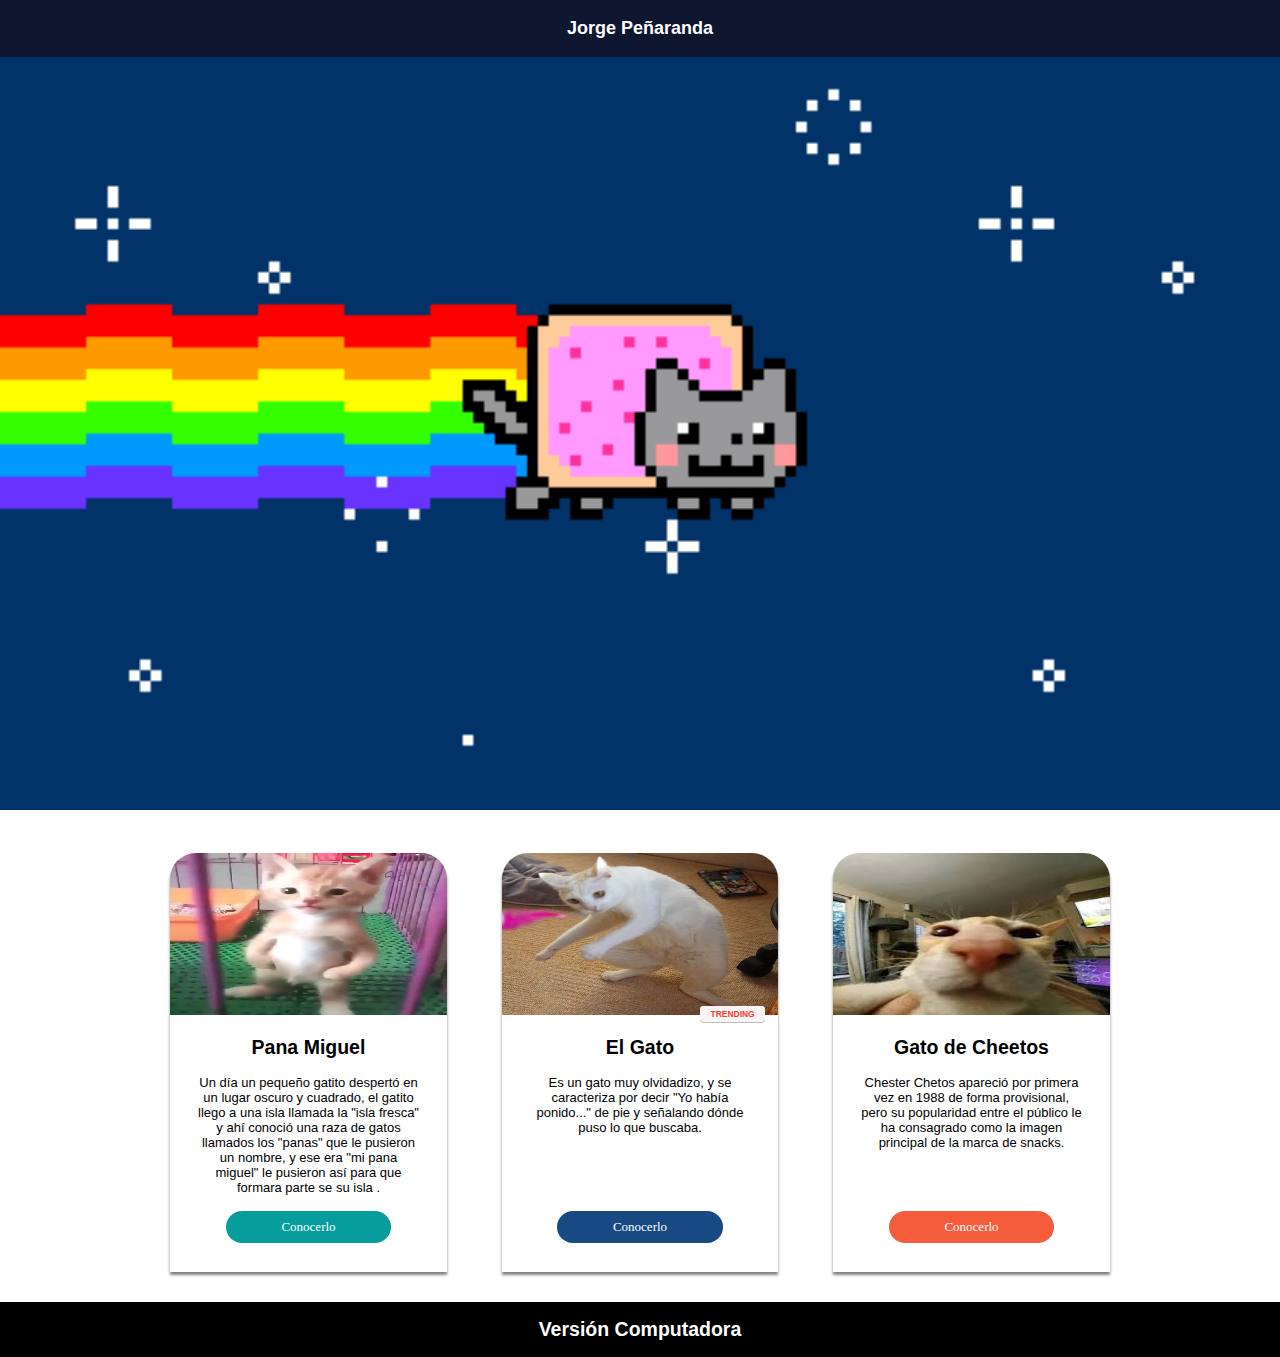
==== index.html @ 5af3e87f "trabajo" ====
<!DOCTYPE html>
<html lang="en">
  <head>
    <meta charset="UTF-8" />
    <meta name="viewport" content="width=device-width, initial-scale=1.0" />
    <link rel="icon" href="img/ico.png" />
    <link rel="stylesheet" href="css/estilo.css" />
    <link rel="stylesheet" href="css/titulo.css" />
    <link rel="stylesheet" href="css/fondo.css" />
    <link rel="stylesheet" href="css/Tarjetas.css" />
    <link rel="stylesheet" href="css/footer.css" />
    <link rel="stylesheet" href="css/menu.css" />
    <title>Wiki</title>
  </head>
  <body>
    <header>
      <div class="titulo">
        <a href="name.html" target="_blank">Jorge Peñaranda</a>
      </div>
      <div class="barra-menu" id="menu">
        <div class="barra-menu__logo">
          <img src="img/logo.gif" alt="icono" />
        </div>
        <div class="barra-menu__opciones">
          <li>
            <ul>
              <a href="index.html">Gatos</a>
            </ul>
            <ul>
              <a href="personas.html">Personas</a>
            </ul>
          </li>
        </div>
      </div>
    </header>
    <div class="fondo">
      <img src="img/NyanCat.gif" alt="Nyan-Cat" id="gif" />
    </div>
    <div class="Contenedor">
      <div class="Seccion">
        <div class="Contenedor__Tarjetas">
          <img
            class="Contenedor__Tarjetas-Imagen"
            src="img/Gato-1.jpg"
            alt="Imagen"
          />
          <h2>Pana Miguel</h2>
          <p class="Contenedor__Tarjetas-texto">
            Un día un pequeño gatito despertó en un lugar oscuro y cuadrado, el
            gatito llego a una isla llamada la "isla fresca" y ahí conoció una
            raza de gatos llamados los "panas" que le pusieron un nombre, y ese
            era "mi pana miguel" le pusieron así para que formara parte se su
            isla .
          </p>
          <div class="Contenedor__Tarjetas-boton-1">
            <a
              href="https://www.youtube.com/watch?v=mD9u0S03_-Y"
              target="_blank"
              >Conocerlo</a
            >
          </div>
        </div>
        <div class="Contenedor__Tarjetas">
          <img
            class="Contenedor__Tarjetas-Imagen"
            src="img/Gato-2.jpg"
            alt="Imagen"
          />
          <div class="Contenedor__Tarjetas-Trending">
            <p>TRENDING</p>
          </div>
          <h2>El Gato</h2>
          <p class="Contenedor__Tarjetas-texto">
            Es un gato muy olvidadizo, y se caracteriza por decir "Yo había
            ponido..." de pie y señalando dónde puso lo que buscaba.
          </p>
          <div class="Contenedor__Tarjetas-boton-2">
            <a
              href="https://www.youtube.com/watch?v=S0NZQQ0T3NU&list=LLDd8ZnGRq57wdIyf3pvT4YQ&index=915"
              target="_blank"
              >Conocerlo</a
            >
          </div>
        </div>
        <div class="Contenedor__Tarjetas">
          <img
            class="Contenedor__Tarjetas-Imagen"
            src="img/Gato-3.jpg"
            alt="Imagen"
          />
          <h2>Gato de Cheetos</h2>
          <p class="Contenedor__Tarjetas-texto">
            Chester Chetos apareció por primera vez en 1988 de forma
            provisional, pero su popularidad entre el público le ha consagrado
            como la imagen principal de la marca de snacks.
          </p>
          <div class="Contenedor__Tarjetas-boton-3">
            <a
              href="https://www.youtube.com/user/CheetosChannel"
              target="_blank"
              >Conocerlo</a
            >
          </div>
        </div>
      </div>
    </div>
    <footer>
      <div class="dispositivo">
        <div class="poket">
          <h2>Versión Poket</h2>
        </div>
        <div class="mobile">
          <h2>Versión Celular</h2>
        </div>
        <div class="tablet">
          <h2>Versión Tablet</h2>
        </div>
        <div class="pc">
          <h2>Versión Computadora</h2>
        </div>
        <div class="tv">
          <h2>Versión TV</h2>
        </div>
      </div>
    </footer>
  </body>
  <script>
    var menu = document.getElementById("menu");
    var gif = document.getElementById("gif");
    var altura = gif.offsetTop;

    window.addEventListener("scroll", function () {
      if (window.pageYOffset > altura) {
        menu.classList.add("view");
      } else {
        menu.classList.remove("view");
      }
    });
  </script>
</html>
---- css/estilo.css ----
a {
  text-decoration: none;
  color: rgb(105, 44, 44);
}
* {
  font-family: "Texto";
}
header {
  background-color: rgb(15, 22, 47);
  font-size: 10px;
}
body {
  background-image: url();
  margin: 0;
}
#name{
  text-align: center;
}
#name img{
  width: 50%;
}
.logo{
  text-align: center;
}
.logo img{
  text-align: center;
  width: 7em;
}
.titulo {
  text-align: center;
  padding: 1.2em;
}
.titulo a{
  color: white;
  font-weight: bold;
  font-size: 1.2em;
  font-family: 'Francois One', sans-serif;
  margin: 0;
}
---- css/titulo.css ----
.header h2 {
  font-family: "Segoe UI", Tahoma, Geneva, Verdana, sans-serif;
  font-weight: normal;
  font-size: 1em;
}
.dispositivo {
  text-align: center;
}
.poket {
  display: none;
}
.mobile {
  display: inline-block;
}
.tablet {
  display: none;
}
.pc {
  display: none;
}
.tv {
  display: none;
}
@media (max-width: 295px) {
  header {
    font-size: 7px;
  }
  header h2 {
    font-size: 1.25em;
  }
}
@media (min-width: 768px) {
  header {
    font-size: 12px;
  }
}
@media (min-width: 1024px) {
  header {
    font-size: 15px;
  }
}
@media (min-width: 2048px) {
  header {
    font-size: 27px;
  }
}
@media (min-width: 3840px) {
  header {
    font-size: 50px;
  }
}
---- css/fondo.css ----
.fondo img {
  width: 100%;
}
---- css/Tarjetas.css ----
html {
    font-size: 15px;
}
.Contenedor {
    justify-content: center;
    text-align: center;
    background-color: white;
    padding-top: 3em;
    padding-bottom: 10px;
    font-family: Texto;
}
.Contenedor__Tarjetas {
    height: 32.25em;
    width: 21.25em;
    box-shadow: 0px 3px 3px gray;
    border-top-left-radius: 2em;
    border-top-right-radius: 2em;
    margin: 0 auto;
    margin-bottom: 1.5em;
}
.Contenedor__Tarjetas-Imagen {
    height: 12.5em;
    width: 100%;
    border-top-left-radius: 2em;
    border-top-right-radius: 2em;
    margin: 0 auto;
}
.Contenedor__Tarjetas-Trending {
    background-color: rgb(250, 244, 244);
    float: right;
    z-index: 100;
    box-shadow: 0px 0.5px 0.5px gray;
    border-radius: 0.25em;
    display: flex;
    position: relative;
    width: 5em;
    height: 1.2em;
    margin-right: 1em;
    margin-top: -1em;
}
.Contenedor__Tarjetas-Trending p {
    font-size: 0.65em;
    font-weight: 700;
    color: rgb(251, 56, 56);
    font-family: 'Montserrat', sans-serif;
    justify-content: center;
    margin: auto;
    display: flex;
}
.Contenedor__Tarjetas h2 {
    font-size: 1.5em;
    font-family: 'Montserrat', sans-serif;
    font-weight: bold;
    overflow: hidden;
}
.Contenedor__Tarjetas-texto {
    display: flex;
    font-size: 1em;
    font-family: 'Montserrat', sans-serif;
    font-weight: 400;
    text-align: center;
    height: 20%;
    width: 80%;
    margin: 0 auto;
    margin-bottom: 4em;
}
.Contenedor__Tarjetas-boton-1 {
    width: 60%;
    height: 2.5em;
    border-radius: 3em;
    margin: 0 auto;
    display: flex;
    justify-content: center;
    align-items: center;
}
.Contenedor__Tarjetas-boton-2 {
    width: 60%;
    height: 2.5em;
    border-radius: 3em;
    margin: 0 auto;
    display: flex;
    justify-content: center;
    align-items: center;
}
.Contenedor__Tarjetas-boton-3 {
    width: 60%;
    height: 2.5em;
    border-radius: 3em;
    margin: 0 auto;
    display: flex;
    justify-content: center;
    align-items: center;
}
.Contenedor__Tarjetas a {
    width: 60%;
    height: 2.5em;
    border-radius: 3em;
    margin: 0 auto;
    display: flex;
    justify-content: center;
    align-items: center;
    width: 100%;
    font-size: 1em;
    color: white;
    text-decoration: none;
}
.Contenedor__Tarjetas-boton-1 {
    background-color: #079D9C;
}
.Contenedor__Tarjetas-boton-2 {
    background-color: #184983;
}
.Contenedor__Tarjetas-boton-3 {
    background-color: #F45C3B;
}
.Contenedor__Tarjetas-boton-1:hover {
    background-color: #4ad8d8;
}
.Contenedor__Tarjetas-boton-2:hover {
    background-color: #628bbe;
}
.Contenedor__Tarjetas-boton-3:hover {
    background-color: #f68971;
}
@media (max-width: 295px) {
    html {
           font-size: 9px;
    }
    .poket {
        display: inline-block;
    }
    .mobile {
        display: none;
    }
    }
@media (min-width: 768px) {
    html {
        font-size: 14px;
    }
    .Contenedor {
        display: flex;
        text-align: center;
    }
    .Contenedor__Tarjetas {
        margin-left: 20px;
        margin-right: 20px;
        display: inline-block;
    }
    .mobile {
        display: none;
    }
    .tablet {
        display: inline-block;
    }
    .pc {
        display: none;
    }
}
@media (min-width: 1024px) {
 html {
    font-size: 13px;
}
.Contenedor {
    display: flex;
    text-align: center;
}
.Contenedor__Tarjetas {
    margin-left: 2em;
    margin-right: 2em;
    display: inline-block;
}
.mobile {
    display: none;
}
.tablet {
    display: none;
}
.pc {
    display: inline-block;
}
}
@media (min-width: 1800px) {
    html {
       font-size: 20px;
   }
   .Contenedor {
       display: flex;
       text-align: center;
   }
   .Contenedor__Tarjetas {
       margin-left: 2em;
       margin-right: 2em;
       display: inline-block;
   }
   .mobile {
       display: none;
   }
   .tablet {
       display: none;
   }
   .pc {
       display: inline-block;
   }
   }
   @media (min-width: 2048px) {
    html {
       font-size: 25px;
   }
   .Contenedor {
       display: flex;
       text-align: center;
   }
   .Contenedor__Tarjetas {
       margin-left: 2em;
       margin-right: 2em;
       display: inline-block;
   }
   .mobile {
       display: none;
   }
   .tablet {
       display: none;
   }
   .pc {
       display: inline-block;
   }
   }
   @media (min-width: 2200px) {
    html {
       font-size: 27px;
   }
   .Contenedor {
       display: flex;
       text-align: center;
   }
   .Contenedor__Tarjetas {
       margin-left: 2em;
       margin-right: 2em;
       display: inline-block;
   }
   .mobile {
       display: none;
   }
   .tablet {
       display: none;
   }
   .pc {
       display: inline-block;
   }
   }
@media (min-width: 3840px) {
html {
       font-size: 50px;
}
.mobile {
    display: none;
}
.tablet {
    display: none;
}
.pc {
    display: none;
}
.tv{
    display: inline-block;
}
}
---- css/footer.css ----
footer {
    background-color: black;
    color: white;
}
footer h2{
    background-color: black;
    color: white;
    font-family: 'Francois One', sans-serif;
}
---- css/menu.css ----
.barra-menu {
  display: none;
  width: 100%;
  background-color: rgba(15, 22, 47, 0.9);
  z-index: 1000;
  position: fixed;
  justify-content: space-between;
  align-items: center;
}
.view {
  top: 0;
  display: flex;
}
.barra-menu__logo img {
  width: 4em;
  margin: 1em;
  margin-left: 2em;
}
.barra-menu__opciones {
  margin: 1em;
}
.barra-menu__opciones ul {
  padding: 0;
  margin-left: 40px;
}
.barra-menu__opciones li {
  display: flex;
  justify-content: center;
  text-decoration: none;
  margin-right: 5em;
  list-style: none;
}
.barra-menu__opciones ul a {
  font-size: 1.2em;
  color: white;
  font-weight: bold;
}
.barra-menu__opciones ul:hover {
  font-size: 1.1em;
  border-bottom: white solid 2px;
  color: rgb(121, 120, 120);
}
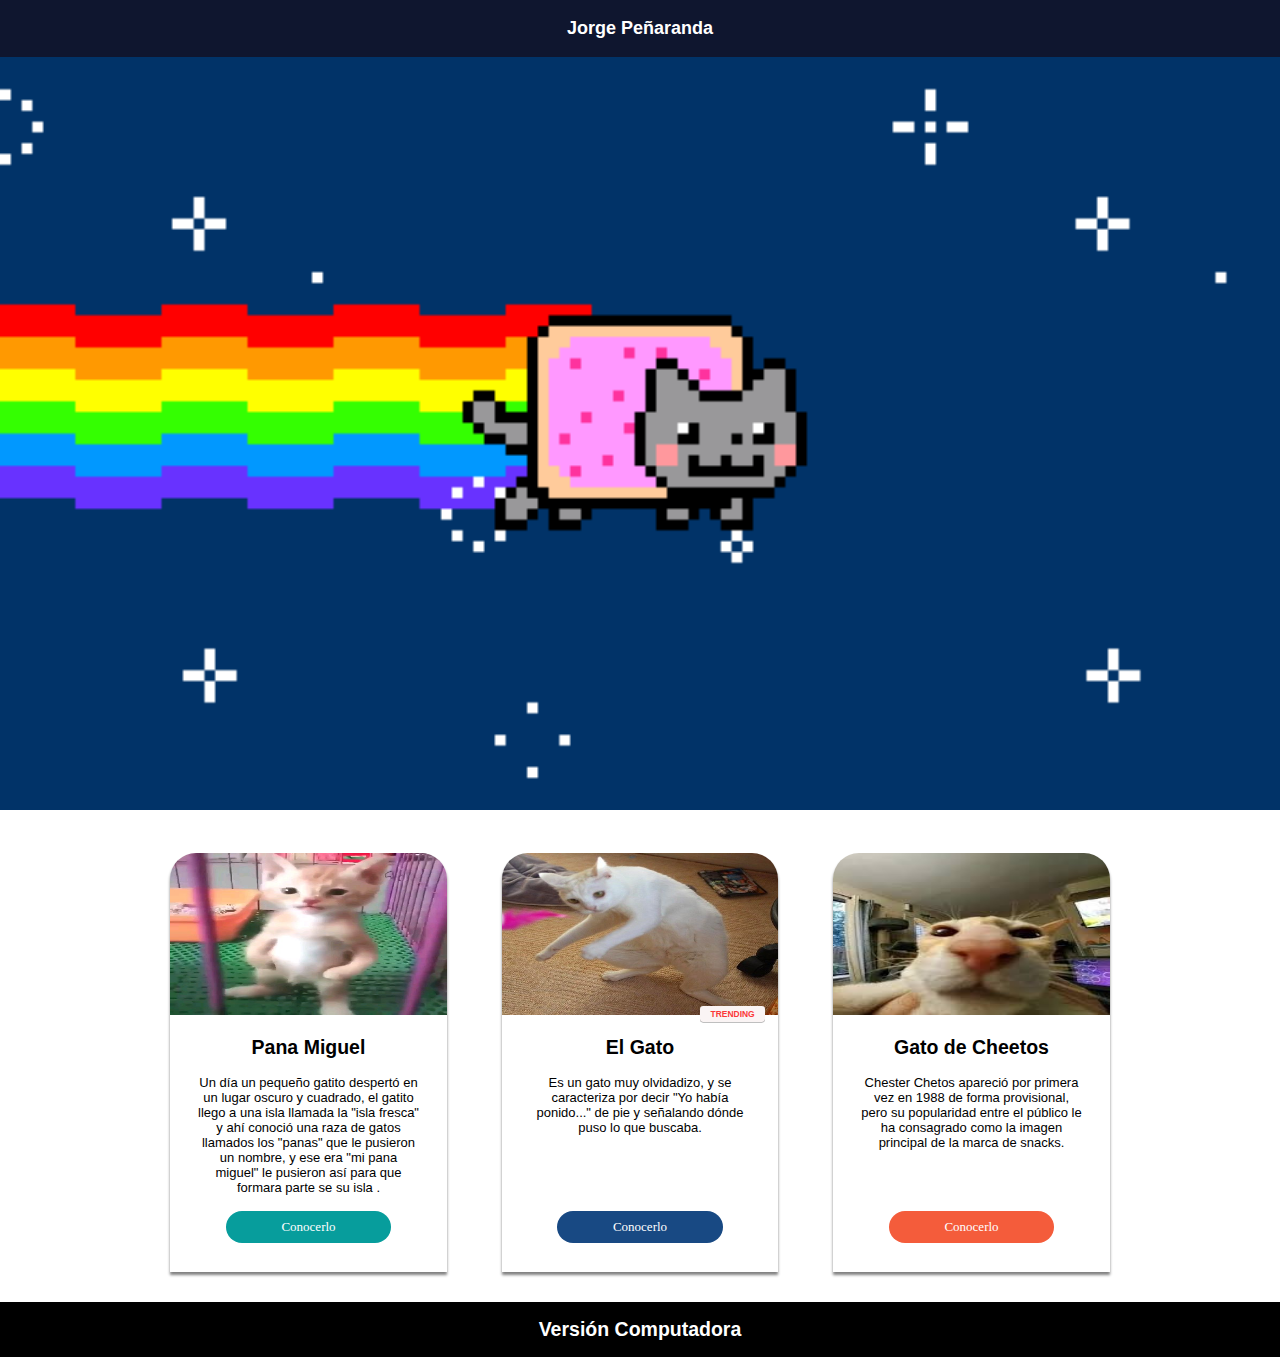
==== commit 3ccbe1b4: "Update index.html" ====
--- a/index.html
+++ b/index.html
@@ -15,7 +15,7 @@
   <body>
     <header>
       <div class="titulo">
-        <a href="name.html" target="_blank">Jorge Peñaranda</a>
+        <a href="lol.html" target="_blank">Jorge Peñaranda</a>
       </div>
       <div class="barra-menu" id="menu">
         <div class="barra-menu__logo">
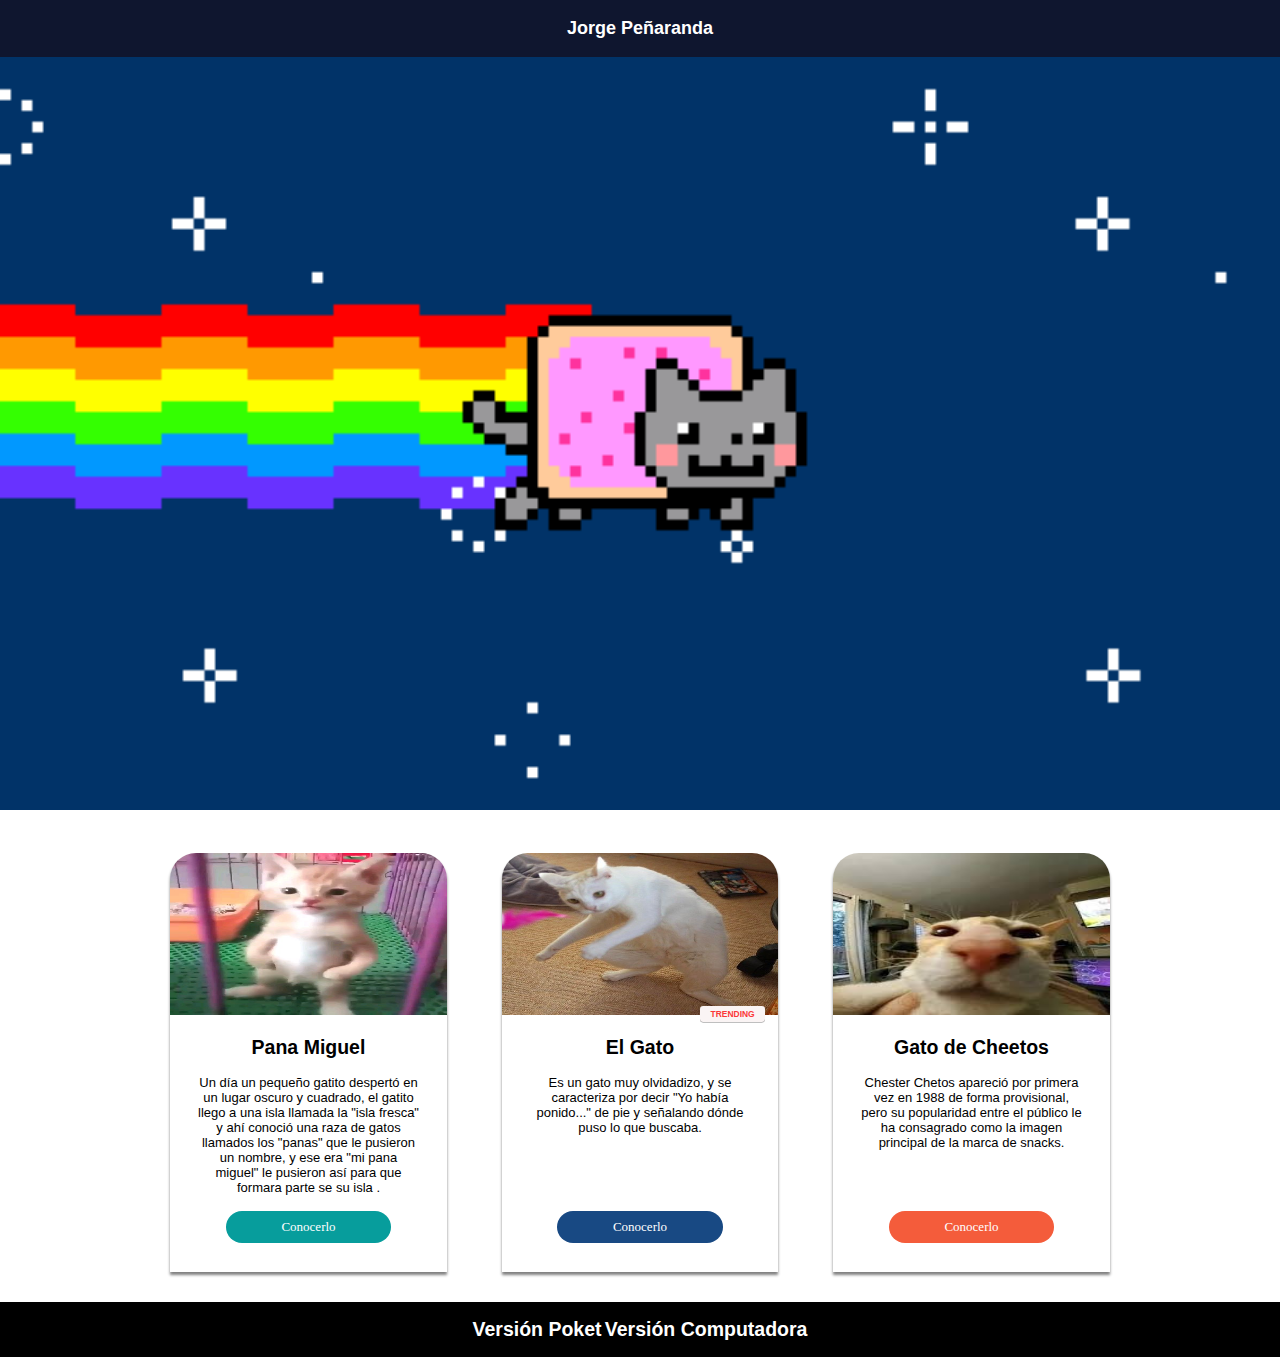
==== commit 12edac66: "Update index.html" ====
--- a/index.html
+++ b/index.html
@@ -15,7 +15,7 @@
   <body>
     <header>
       <div class="titulo">
-        <a href="lol.html" target="_blank">Jorge Peñaranda</a>
+        <a href="https://xdmoment.netlify.app/" target="_blank">Jorge Peñaranda</a>
       </div>
       <div class="barra-menu" id="menu">
         <div class="barra-menu__logo">
@@ -106,6 +106,9 @@
     </div>
     <footer>
       <div class="dispositivo">
+        <div class="nokia">
+          <h2>Versión Nokia</h2>
+        </div>
         <div class="poket">
           <h2>Versión Poket</h2>
         </div>
--- a/css/estilo.css
+++ b/css/estilo.css
@@ -12,12 +12,6 @@
 body {
   background-image: url();
   margin: 0;
-}
-#name{
-  text-align: center;
-}
-#name img{
-  width: 50%;
 }
 .logo{
   text-align: center;
@@ -36,4 +30,4 @@
   font-size: 1.2em;
   font-family: 'Francois One', sans-serif;
   margin: 0;
-}+}
--- a/css/titulo.css
+++ b/css/titulo.css
@@ -5,6 +5,9 @@
 }
 .dispositivo {
   text-align: center;
+}
+.nokia {
+  display: none;
 }
 .poket {
   display: none;
--- a/css/Tarjetas.css
+++ b/css/Tarjetas.css
@@ -123,7 +123,21 @@
 .Contenedor__Tarjetas-boton-3:hover {
     background-color: #f68971;
 }
-@media (max-width: 295px) {
+@media (max-width: 250px) {
+    html {
+           font-size: 4px;
+    }
+    .nokia {
+        display: inline-block;
+    }
+    .poket {
+        display: none;
+    }
+    .mobile {
+        display: none;
+    }
+    }
+@media (min-width: 295px) {
     html {
            font-size: 9px;
     }
@@ -265,4 +279,4 @@
 .tv{
     display: inline-block;
 }
-}+}
